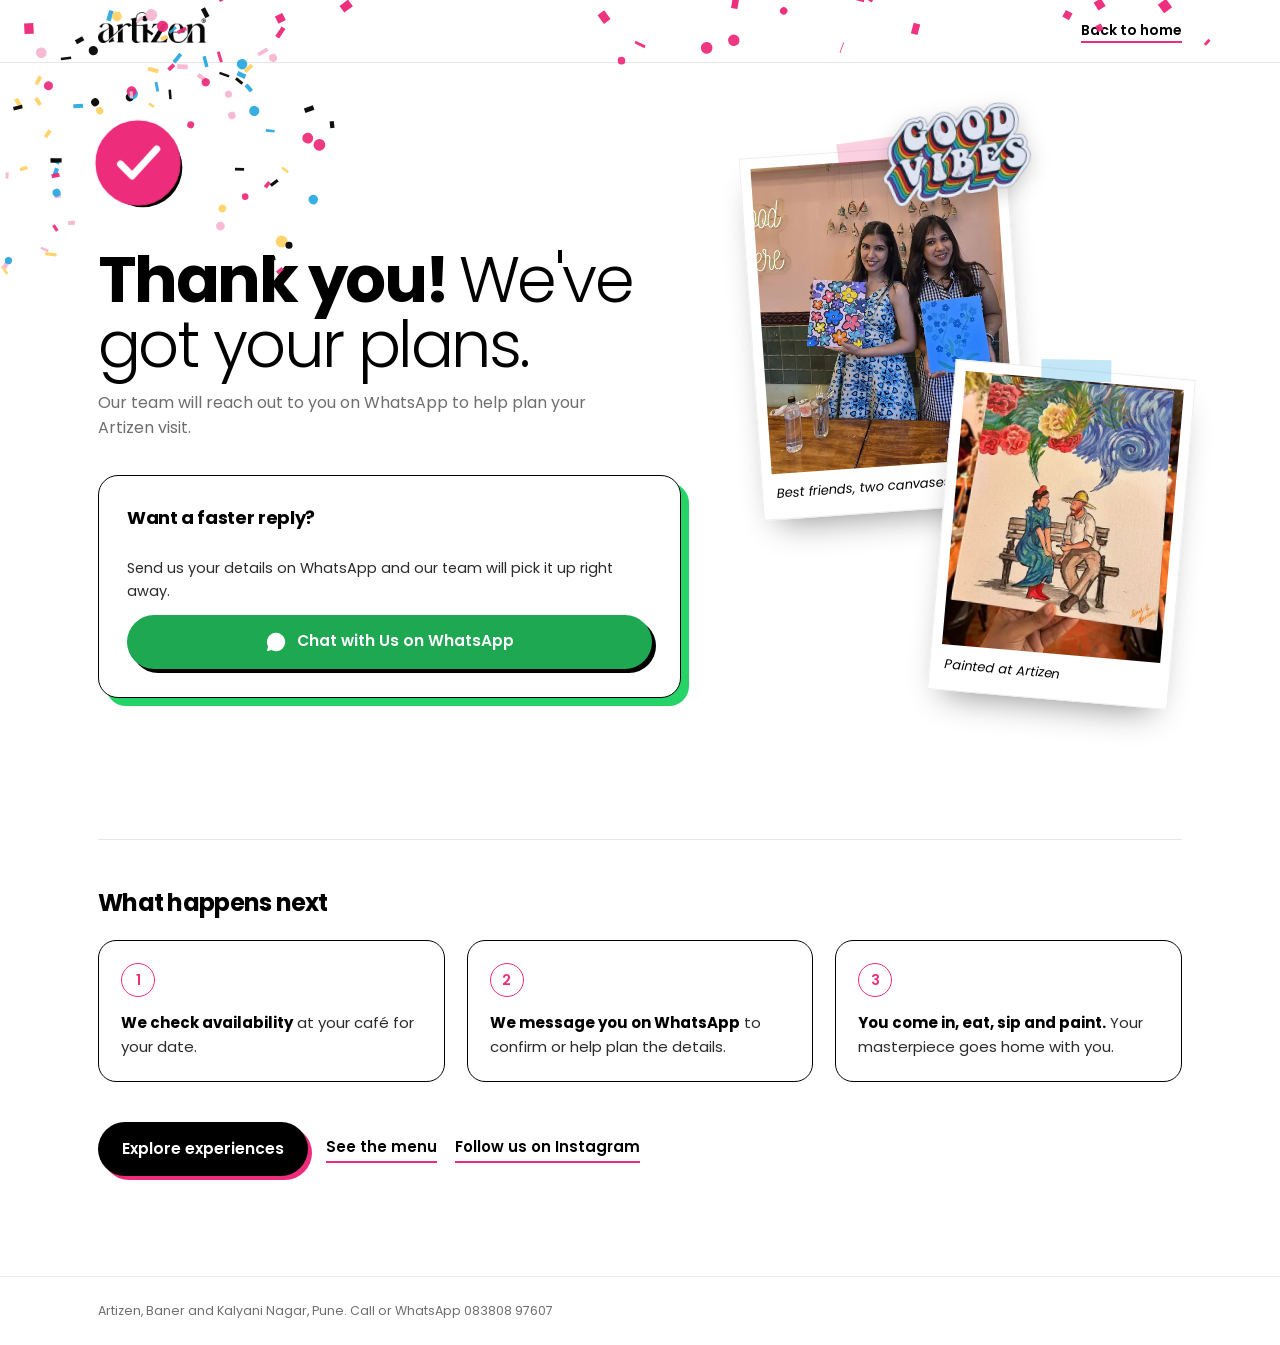
==== thank-you/index.html @ 5b263e55 "change in form" ====
<!doctype html>
<html lang="en">
<head>
<meta charset="utf-8">
<meta name="viewport" content="width=device-width, initial-scale=1, viewport-fit=cover">
<title>Thank you | Artizen</title>
<meta name="robots" content="noindex">
<meta name="theme-color" content="#FFFFFF">
  <link rel="icon" type="image/png" href="../favicon.png">
  <link rel="apple-touch-icon" href="../favicon.png">
<link rel="preconnect" href="https://fonts.googleapis.com">
<link rel="preconnect" href="https://fonts.gstatic.com" crossorigin>
<link href="https://fonts.googleapis.com/css2?family=Poppins:wght@300;400;500;600;700;800&display=swap" rel="stylesheet">
<!-- LIVE BUILD: Meta Pixel and Google tag go here. This page load is the conversion:
     fbq('track','Lead') and the Google Ads conversion event fire once, below. -->
<style>
:root{--pink:#ED2D7B;--blush:#FFEAF2;--blue:#2BA8E0;--ink:#000;--text:#2B2B2B;--soft:#6E6E6E;--line:#E6E6E6;--wall:#FAFAFA;--g:20px}
*{box-sizing:border-box;margin:0;padding:0}
body{font-family:'Poppins',system-ui,sans-serif;color:var(--text);background:#fff;line-height:1.6;overflow-x:hidden}
a{color:inherit;text-decoration:none}
:focus-visible{outline:2px solid var(--pink);outline-offset:3px;border-radius:6px}
.wrap{max-width:1000px;margin:0 auto;padding:0 var(--g)}
header{border-bottom:1px solid var(--line)}
header .wrap{height:62px;display:flex;align-items:center;justify-content:space-between}
header img{height:31px;width:auto}
.back{font-size:14px;font-weight:600;color:var(--ink);border-bottom:2px solid var(--pink)}
main{padding:48px 0 80px;position:relative}
.splash{display:none;position:absolute;right:-140px;top:-40px;width:420px;z-index:-1;opacity:.9}
@media (min-width:860px){.splash{display:block}}
.tick{width:140px;height:140px;margin:-26px 0 -12px -30px}
.tick svg{width:100%;height:100%;overflow:visible}
.tick circle,.tick path{transform-box:fill-box;transform-origin:center}
.tick .ring{fill:none;stroke:var(--pink);stroke-width:5;stroke-linecap:round;stroke-dasharray:214;stroke-dashoffset:214;transform:rotate(-90deg);animation:ringDraw .6s .1s cubic-bezier(.6,0,.3,1) forwards}
.tick .fill{fill:var(--pink);transform:scale(0);animation:fillIn .45s .6s cubic-bezier(.3,1.6,.5,1) forwards}
.tick .shadow{fill:#000;opacity:0;animation:fadeIn .3s .8s forwards}
.tick .check{fill:none;stroke:#fff;stroke-width:6;stroke-linecap:round;stroke-linejoin:round;stroke-dasharray:50;stroke-dashoffset:50;animation:checkDraw .4s 1s cubic-bezier(.6,0,.3,1) forwards,checkLoop 4s 2.4s ease-in-out infinite}
.tick svg{animation:bounce 4s 2.4s ease-in-out infinite;cursor:pointer}
.tick .dot{opacity:0;animation:burst .8s 1.05s cubic-bezier(.2,.8,.3,1) forwards}
.tick .ripple{fill:none;stroke:var(--pink);stroke-width:2;opacity:0;animation:ripple 2.6s 1.6s ease-out infinite}
.tick .ripple.r2{animation-delay:2.9s}
@keyframes ringDraw{to{stroke-dashoffset:0}}
@keyframes checkLoop{0%,8%{stroke-dashoffset:0}14%{stroke-dashoffset:50}26%,100%{stroke-dashoffset:0}}
@keyframes bounce{0%,10%,40%,100%{transform:none}16%{transform:scale(.9) rotate(-6deg)}24%{transform:scale(1.08) rotate(4deg)}32%{transform:scale(1)}}
@keyframes fillIn{to{transform:scale(1)}}
@keyframes fadeIn{to{opacity:1}}
@keyframes checkDraw{to{stroke-dashoffset:0}}
@keyframes burst{0%{opacity:1;transform:translate(0,0) scale(.4)}60%{opacity:1}100%{opacity:0;transform:translate(var(--dx),var(--dy)) scale(1)}}
@keyframes ripple{0%{opacity:.55;transform:scale(1)}100%{opacity:0;transform:scale(1.7)}}
@keyframes pop{from{transform:scale(.4) rotate(-20deg);opacity:0}to{transform:none;opacity:1}}
@keyframes draw{to{stroke-dashoffset:0}}
h1{font-size:clamp(36px,9.5vw,64px);font-weight:700;letter-spacing:-.04em;line-height:1.02;color:var(--ink);margin:26px 0 12px}
h1 .soft{font-weight:300}
.lead{font-size:16px;color:var(--soft);max-width:34em}
.grid{display:grid;gap:26px;margin-top:34px}
.visual{display:none}
.pol{position:absolute;background:#fff;padding:10px 10px 0;box-shadow:0 18px 34px -16px rgba(0,0,0,.45);border:1px solid #EEE}
.pol img{display:block;width:100%;aspect-ratio:4/5;object-fit:cover}
.pol figcaption{font-size:13px;font-style:italic;color:var(--ink);padding:10px 4px 14px}
.pol .tape{position:absolute;top:-11px;left:50%;width:70px;height:22px;transform:translateX(-50%) rotate(-4deg);background:rgba(237,45,123,.22)}
.pol .tape.b{background:rgba(43,168,224,.28)}
.p1{width:62%;left:0;top:30px;transform:rotate(-4deg)}
.p2{width:56%;right:0;top:250px;transform:rotate(5deg)}
.visual .stk{position:absolute;width:150px;left:30%;top:-10px;transform:rotate(-8deg);filter:drop-shadow(0 6px 10px rgba(0,0,0,.18));z-index:2}
.card{border:1.5px solid var(--ink);border-radius:20px;background:#fff;padding:22px}
.summary{box-shadow:8px 8px 0 var(--blush)}
.card h2{font-size:18px;letter-spacing:-.02em;color:var(--ink);margin-bottom:12px}
dl div{display:grid;grid-template-columns:110px 1fr;gap:10px;font-size:14.5px;padding:10px 0;border-bottom:1px solid var(--line)}
dl div:last-child{border-bottom:0}
dt{font-weight:600;color:var(--ink)}
.wa{box-shadow:8px 8px 0 #25D366;display:flex;flex-direction:column;gap:12px}
.wa p{font-size:14.5px}
.btn{display:inline-flex;align-items:center;justify-content:center;gap:10px;min-height:54px;padding:0 24px;border-radius:999px;font-weight:600;font-size:15.5px;background:#000;color:#fff;box-shadow:4px 4px 0 var(--pink);transition:transform .15s,box-shadow .15s}
.btn:hover{transform:translate(-1px,-1px);box-shadow:6px 6px 0 var(--pink)}
.btn.green{background:#1DA851;box-shadow:4px 4px 0 #000}
.btn svg{width:22px;height:22px}
.preview{background:#E7F8EE;border-radius:14px 14px 14px 4px;padding:12px 14px;font-size:13.5px;color:#0b3d22;white-space:pre-line;line-height:1.5}
.preview-label{font-size:12px;color:var(--soft)}
.next{margin-top:44px}
.next h2{font-size:24px;letter-spacing:-.03em;color:var(--ink);margin-bottom:14px}
.steps{list-style:none;display:grid;gap:12px;counter-reset:s}
.next h2{margin-bottom:18px}
.steps li{counter-increment:s;display:grid;grid-template-columns:34px 1fr;gap:12px;align-items:start;font-size:15px}
.steps li::before{content:counter(s);width:32px;height:32px;border-radius:50%;border:1.5px solid var(--pink);color:var(--pink);font-weight:600;display:grid;place-items:center;font-size:14px}
.steps b{color:var(--ink)}
.more{display:flex;gap:18px;flex-wrap:wrap;align-items:center;margin-top:36px}
.textlink{font-weight:600;font-size:15px;color:var(--ink);border-bottom:2px solid var(--pink);padding-bottom:2px}
.empty{display:none}
body.no-data .summary,body.no-data .preview-wrap{display:none}
#confetti{position:fixed;inset:0;width:100%;height:100%;pointer-events:none;z-index:50}
footer{border-top:1px solid var(--line);padding:24px 0;font-size:12.5px;color:var(--soft)}
@media (min-width:960px){
  :root{--g:48px}
  main{padding:56px 0 100px}
  .wrap{max-width:1180px}
  .top{display:grid;grid-template-columns:1.15fr .85fr;gap:70px;align-items:start}
  .grid{grid-template-columns:1fr;gap:28px;max-width:600px}
  .visual{height:600px}
  .card{padding:28px}
  .visual{display:block;position:sticky;top:40px;height:640px}
  .splash{display:none!important}
  .next{margin-top:80px;padding-top:44px;border-top:1px solid var(--line)}
  .steps{grid-template-columns:repeat(3,1fr);gap:22px}
  .steps li{grid-template-columns:1fr;gap:14px;border:1.5px solid var(--ink);border-radius:18px;padding:22px;background:#fff}
  .more{margin-top:40px}
}

@media (prefers-reduced-motion:reduce){.tick .ripple{display:none}}
</style>
</head>
<body>
<canvas id="confetti" aria-hidden="true"></canvas>
<header><div class="wrap"><a href="index.html" aria-label="Artizen home"><img src="[data-uri]" alt="artizen" width="109" height="31"></a><a class="back" href="index.html">Back to home</a></div></header>

<main>
  <svg class="splash" viewBox="0 0 400 400" aria-hidden="true"><path d="M210 40c60 0 130 40 140 110 8 60-30 90-20 140 6 34-30 60-80 50-40-8-60 10-110-4-60-16-100-70-90-130 10-70 70-80 90-120 14-30 40-46 70-46z" fill="#FFEAF2"/><circle cx="350" cy="70" r="12" fill="#ED2D7B"/><circle cx="70" cy="330" r="7" fill="#2BA8E0"/></svg>
  <div class="wrap top">
   <div class="left">
    <div class="tick" aria-hidden="true"><svg viewBox="0 0 120 120">
  <circle class="ripple" cx="60" cy="60" r="34"/>
  <circle class="ripple r2" cx="60" cy="60" r="34"/>
  <circle class="dot" cx="60" cy="60" r="6.5" fill="#ED2D7B" style="--dx:52.0px;--dy:0.0px"/><circle class="dot" cx="60" cy="60" r="5" fill="#2BA8E0" style="--dx:36.8px;--dy:36.8px"/><circle class="dot" cx="60" cy="60" r="6.5" fill="#FFD166" style="--dx:0.0px;--dy:52.0px"/><circle class="dot" cx="60" cy="60" r="5" fill="#000" style="--dx:-36.8px;--dy:36.8px"/><circle class="dot" cx="60" cy="60" r="6.5" fill="#ED2D7B" style="--dx:-52.0px;--dy:0.0px"/><circle class="dot" cx="60" cy="60" r="5" fill="#2BA8E0" style="--dx:-36.8px;--dy:-36.8px"/><circle class="dot" cx="60" cy="60" r="6.5" fill="#FFD166" style="--dx:-0.0px;--dy:-52.0px"/><circle class="dot" cx="60" cy="60" r="5" fill="#000" style="--dx:36.8px;--dy:-36.8px"/>
  <circle class="shadow" cx="64" cy="64" r="34"/>
  <circle class="fill" cx="60" cy="60" r="34"/>
  <circle class="ring" cx="60" cy="60" r="34"/>
  <path class="check" d="M45 61l10 10 21-23"/>
</svg></div>
    <h1 id="title">Thank you! <span class="soft">We've got your plans.</span></h1>
    <p class="lead" id="lead">Our team will reach out to you on WhatsApp to help plan your Artizen visit.</p>

    <div class="grid">
      <section class="card summary" aria-labelledby="sumh">
        <h2 id="sumh">Your details</h2>
        <dl id="details"></dl>
      </section>

      <section class="card wa" aria-labelledby="wah">
        <h2 id="wah">Want a faster reply?</h2>
        <p>Send us your details on WhatsApp and our team will pick it up right away.</p>
        <div class="preview-wrap">
          <p class="preview-label">Your message will read:</p>
          <p class="preview" id="preview"></p>
        </div>
        <a class="btn green" id="waBtn" href="#" target="_blank" rel="noopener">
          <svg viewBox="0 0 24 24" fill="currentColor"><path d="M12 2a10 10 0 0 0-8.6 15l-1.4 5 5.1-1.3A10 10 0 1 0 12 2zm4.5 12.1c-.2-.1-1.5-.7-1.7-.8s-.4-.1-.6.1-.7.8-.8 1-.3.2-.5.1a6.7 6.7 0 0 1-3.3-2.9c-.3-.4.3-.4.7-1.3.1-.2 0-.3 0-.4l-.8-1.8c-.2-.5-.4-.4-.6-.4h-.5a1 1 0 0 0-.7.3 3 3 0 0 0-.9 2.2 5.2 5.2 0 0 0 1.1 2.7 11.8 11.8 0 0 0 4.5 4c1.7.7 2.3.8 3.2.6a2.7 2.7 0 0 0 1.8-1.3 2.2 2.2 0 0 0 .2-1.3c-.1-.1-.2-.2-.4-.3z"/></svg>
          Chat with Us on WhatsApp
        </a>
      </section>
    </div>
   </div>
   <div class="visual" aria-hidden="true">
     <figure class="pol p1"><span class="tape"></span><img src="[data-uri]" alt=""><figcaption>Best friends, two canvases</figcaption></figure>
     <figure class="pol p2"><span class="tape b"></span><img src="[data-uri]" alt=""><figcaption>Painted at Artizen</figcaption></figure>
     <img class="stk" src="[data-uri]" alt="">
   </div>
  </div>
  <div class="wrap">
    <section class="next" aria-labelledby="nexth">
      <h2 id="nexth">What happens next</h2>
      <ol class="steps">
        <li><span><b>We check availability</b> at your café for your date.</span></li>
        <li><span><b>We message you on WhatsApp</b> to confirm or help plan the details.</span></li>
        <li><span><b>You come in, eat, sip and paint.</b> Your masterpiece goes home with you.</span></li>
      </ol>
    </section>

    <div class="more">
      <a class="btn" href="index.html#plans">Explore experiences</a>
      <a class="textlink" href="index.html#menu">See the menu</a>
      <a class="textlink" href="https://www.instagram.com/artizencafe_india/" target="_blank" rel="noopener">Follow us on Instagram</a>
    </div>
  </div>
</main>

<footer><div class="wrap">Artizen, Baner and Kalyani Nagar, Pune. Call or WhatsApp 083808 97607</div></footer>

<script>
const WHATSAPP_NUMBER = "918788052900";

/* Read the details the form saved (or the URL fallback) */
let d = null;
try{ d = JSON.parse(sessionStorage.getItem('artizenLead') || 'null'); }catch(e){}
if(!d){ const p = new URLSearchParams(location.search); if(p.get('name')) d = Object.fromEntries(p.entries()); }

const fmtDate = s => { if(!s) return ''; const [y,m,dd] = s.split('-').map(Number); return new Date(y, m-1, dd).toLocaleDateString('en-GB', { weekday:'short', day:'numeric', month:'short', year:'numeric' }); };
const first = n => (n || '').trim().split(/\s+/)[0];

let msg = "Hi Artizen, I just filled up the form on your website.";
if(d){
  const isEnq = d.type === 'enquiry';
  document.getElementById('title').innerHTML = `Thank you, ${first(d.name).replace(/[<>&"]/g,'')}! <span class="soft">We've got your plans.</span>`;
  if(isEnq) document.getElementById('lead').textContent = `Our team will reach out on WhatsApp to discuss your ${d.occasion}, group size and requirements.`;
  const rows = [['Name', d.name], ['Company', d.company], [isEnq ? 'Event' : 'Occasion', d.occasion], ['Date', fmtDate(d.date)], [isEnq ? 'Group size' : 'Guests', d.guests], ['Café', d.cafe], ['Notes', d.note]].filter(r => r[1]);
  const dl = document.getElementById('details');
  rows.forEach(([k,v]) => { const div = document.createElement('div'); const dt = document.createElement('dt'); dt.textContent = k; const dd = document.createElement('dd'); dd.textContent = v; div.append(dt, dd); dl.append(div); });
  msg += "\n" + rows.map(([k,v]) => `${k}: ${v}`).join("\n");
  /* Conversion fires once per form, not on refresh */
  if(!sessionStorage.getItem('artizenLeadTracked')){
    try{ window.fbq && fbq('track','Lead'); window.gtag && gtag('event','generate_lead'); sessionStorage.setItem('artizenLeadTracked','1'); }catch(e){}
  }
} else {
  document.body.classList.add('no-data');
}
document.getElementById('preview').textContent = msg;
document.getElementById('waBtn').href = `https://wa.me/${WHATSAPP_NUMBER}?text=${encodeURIComponent(msg)}`;
document.getElementById('waBtn').addEventListener('click', () => { try{ window.fbq && fbq('trackCustom','thankyou_whatsapp'); window.gtag && gtag('event','thankyou_whatsapp'); }catch(e){} });

/* Confetti: paint coloured pieces burst from the tick, then fall */
(function(){
  const cv = document.getElementById('confetti'), ctx = cv.getContext('2d');
  const COLS = ['#ED2D7B','#2BA8E0','#FFD166','#000000','#F7B6CF'];
  let parts = [], raf = null;
  function size(){ const d = Math.min(devicePixelRatio || 1, 2); cv.width = innerWidth * d; cv.height = innerHeight * d; ctx.setTransform(d,0,0,d,0,0); }
  size(); addEventListener('resize', size);
  const small = () => innerWidth < 700;
  /* dir: centre angle of the spray; spread: how wide; speed: launch force */
  function burst(x, y, n, dir = -Math.PI/2, spread = Math.PI * 1.4, speed = 1){
    const k = small() ? .8 : 1;
    for(let i = 0; i < n; i++){
      const a = dir + (Math.random() - .5) * spread, s = (6 + Math.random() * 9) * speed;
      parts.push({ x, y, vx: Math.cos(a) * s, vy: Math.sin(a) * s, w: (6 + Math.random() * 6) * k, h: (8 + Math.random() * 8) * k, g: small() ? .17 : .25,
        r: Math.random() * 6, vr: (Math.random() - .5) * .35, c: COLS[i % COLS.length], round: Math.random() < .3, life: 0 });
    }
    if(!raf) raf = requestAnimationFrame(tick);
  }
  function rain(n){ for(let i = 0; i < n; i++) setTimeout(() => burst(Math.random() * innerWidth, -10, 1, Math.PI/2, 1.2, .35), i * 22); }
  function tick(){
    ctx.clearRect(0, 0, innerWidth, innerHeight);
    parts.forEach(p => {
      p.vy += p.g; p.vx *= .985; p.vy *= .985; p.x += p.vx + Math.sin(p.life / 9) * .6; p.y += p.vy; p.r += p.vr; p.life++;
      ctx.save(); ctx.translate(p.x, p.y); ctx.rotate(p.r); ctx.fillStyle = p.c;
      ctx.globalAlpha = Math.max(0, 1 - p.life / (small() ? 340 : 260));
      if(p.round){ ctx.beginPath(); ctx.arc(0, 0, p.w / 2, 0, Math.PI * 2); ctx.fill(); }
      else ctx.fillRect(-p.w / 2, -p.h / 2, p.w, p.h * Math.abs(Math.cos(p.life / 8)));
      ctx.restore();
    });
    parts = parts.filter(p => p.y < innerHeight + 40 && p.life < 340);
    if(parts.length) raf = requestAnimationFrame(tick); else { raf = null; ctx.clearRect(0, 0, innerWidth, innerHeight); }
  }
  const tk = document.querySelector('.tick svg');
  const fromTick = n => { const r = tk.getBoundingClientRect(); burst(r.left + r.width / 2, r.top + r.height / 2, n); };
  function party(){
    if(small()){
      /* Phones: two party poppers from the bottom corners, a small burst from the tick, then a soft rain */
      const H = innerHeight, W = innerWidth, sp = Math.sqrt(H / 700) * 1.75;
      burst(-5, H + 5, 70, -Math.PI/2 + .45, .55, sp);
      burst(W + 5, H + 5, 70, -Math.PI/2 - .45, .55, sp);
      fromTick(30);
      setTimeout(() => rain(60), 500);
    } else {
      fromTick(90); rain(70);
    }
  }
  setTimeout(party, 1350);
  tk.addEventListener('click', party);
})();
</script>
</body>
</html>
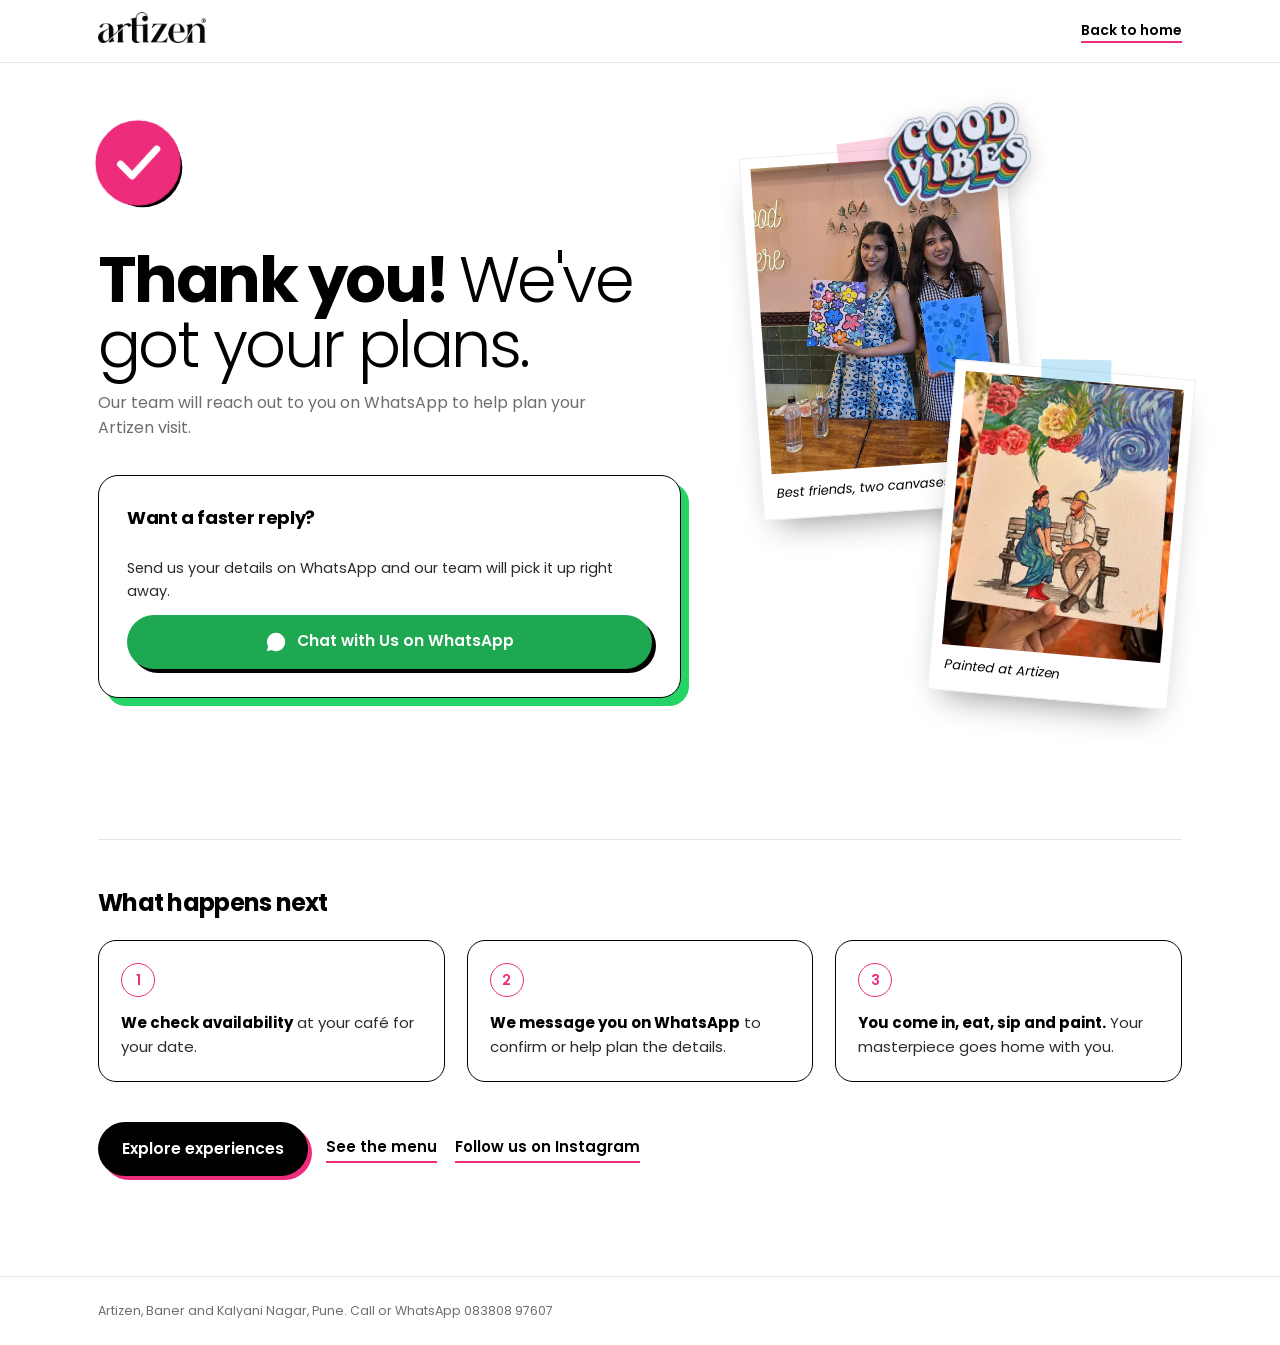
==== commit 6f303198: "change in navigation" ====
--- a/thank-you/index.html
+++ b/thank-you/index.html
@@ -109,7 +109,7 @@
 </head>
 <body>
 <canvas id="confetti" aria-hidden="true"></canvas>
-<header><div class="wrap"><a href="index.html" aria-label="Artizen home"><img src="[data-uri]" alt="artizen" width="109" height="31"></a><a class="back" href="index.html">Back to home</a></div></header>
+<header><div class="wrap"><a href="/" aria-label="Artizen home"><img src="[data-uri]" alt="artizen" width="109" height="31"></a><a class="back" href="index.html">Back to home</a></div></header>
 
 <main>
   <svg class="splash" viewBox="0 0 400 400" aria-hidden="true"><path d="M210 40c60 0 130 40 140 110 8 60-30 90-20 140 6 34-30 60-80 50-40-8-60 10-110-4-60-16-100-70-90-130 10-70 70-80 90-120 14-30 40-46 70-46z" fill="#FFEAF2"/><circle cx="350" cy="70" r="12" fill="#ED2D7B"/><circle cx="70" cy="330" r="7" fill="#2BA8E0"/></svg>
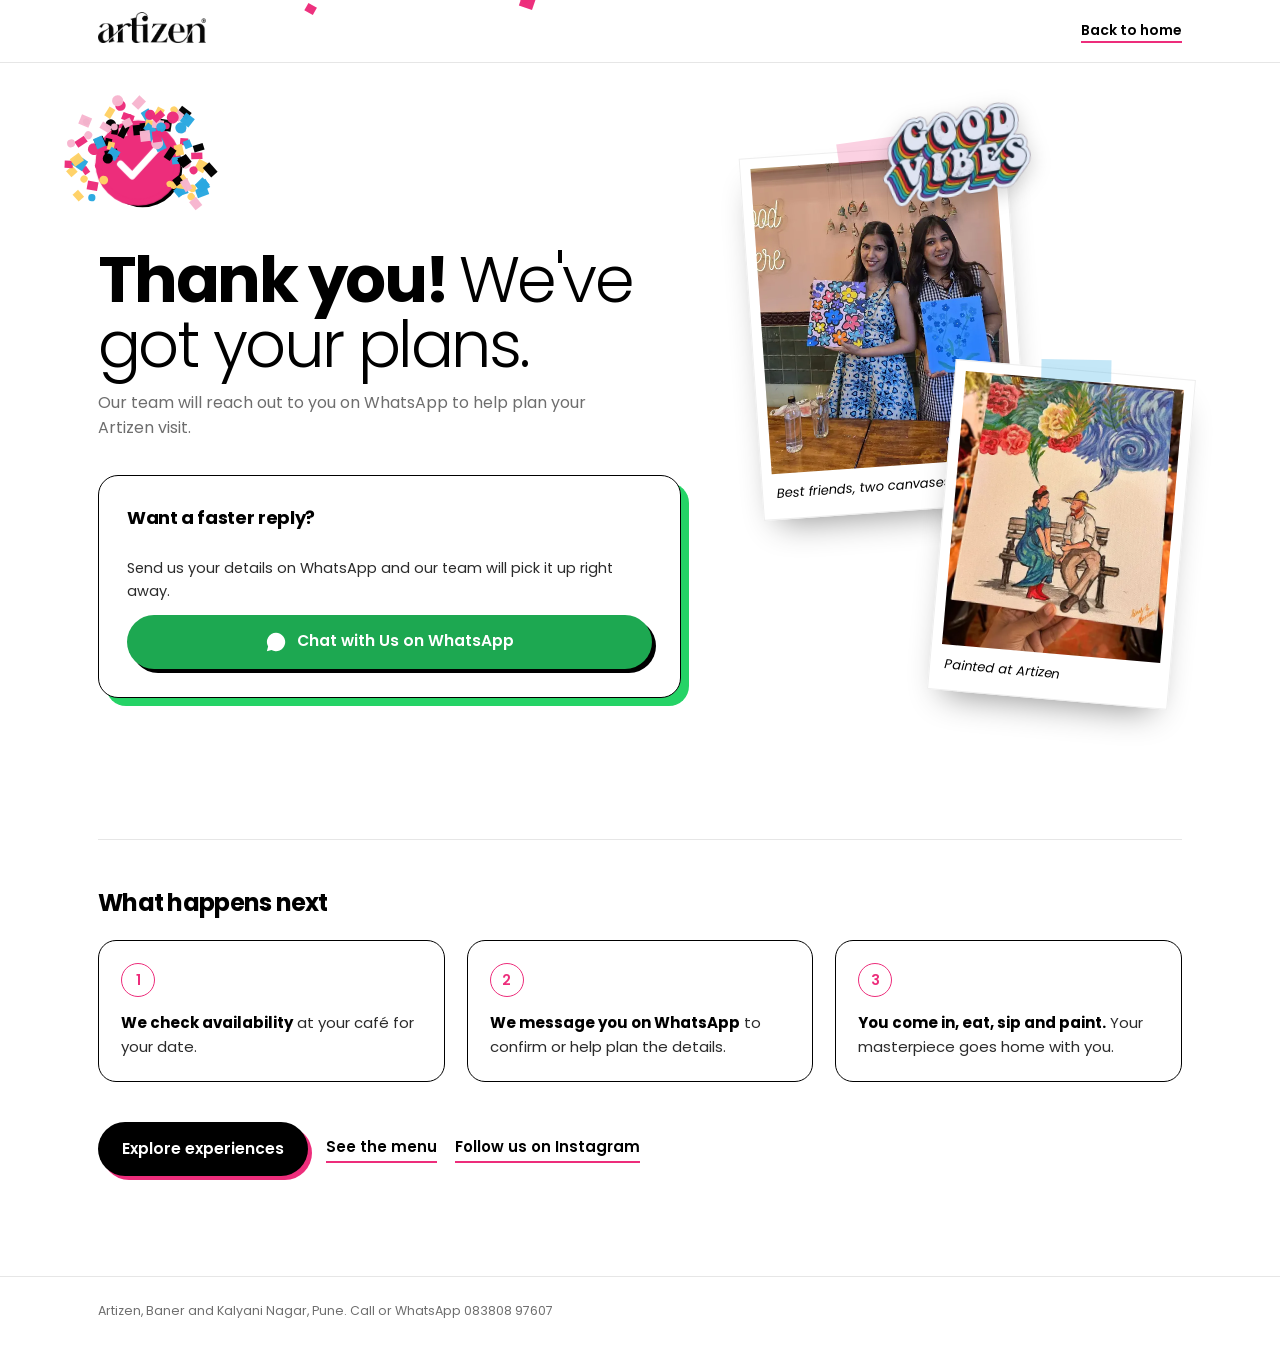
==== commit e6b75ab9: "change in navigation" ====
--- a/thank-you/index.html
+++ b/thank-you/index.html
@@ -109,7 +109,7 @@
 </head>
 <body>
 <canvas id="confetti" aria-hidden="true"></canvas>
-<header><div class="wrap"><a href="/" aria-label="Artizen home"><img src="[data-uri]" alt="artizen" width="109" height="31"></a><a class="back" href="index.html">Back to home</a></div></header>
+<header><div class="wrap"><a href="/" aria-label="Artizen home"><img src="[data-uri]" alt="artizen" width="109" height="31"></a><a class="back" href="/">Back to home</a></div></header>
 
 <main>
   <svg class="splash" viewBox="0 0 400 400" aria-hidden="true"><path d="M210 40c60 0 130 40 140 110 8 60-30 90-20 140 6 34-30 60-80 50-40-8-60 10-110-4-60-16-100-70-90-130 10-70 70-80 90-120 14-30 40-46 70-46z" fill="#FFEAF2"/><circle cx="350" cy="70" r="12" fill="#ED2D7B"/><circle cx="70" cy="330" r="7" fill="#2BA8E0"/></svg>
@@ -164,8 +164,8 @@
     </section>
 
     <div class="more">
-      <a class="btn" href="index.html#plans">Explore experiences</a>
-      <a class="textlink" href="index.html#menu">See the menu</a>
+      <a class="btn" href="/#plans">Explore experiences</a>
+      <a class="textlink" href="/#menu">See the menu</a>
       <a class="textlink" href="https://www.instagram.com/artizencafe_india/" target="_blank" rel="noopener">Follow us on Instagram</a>
     </div>
   </div>
